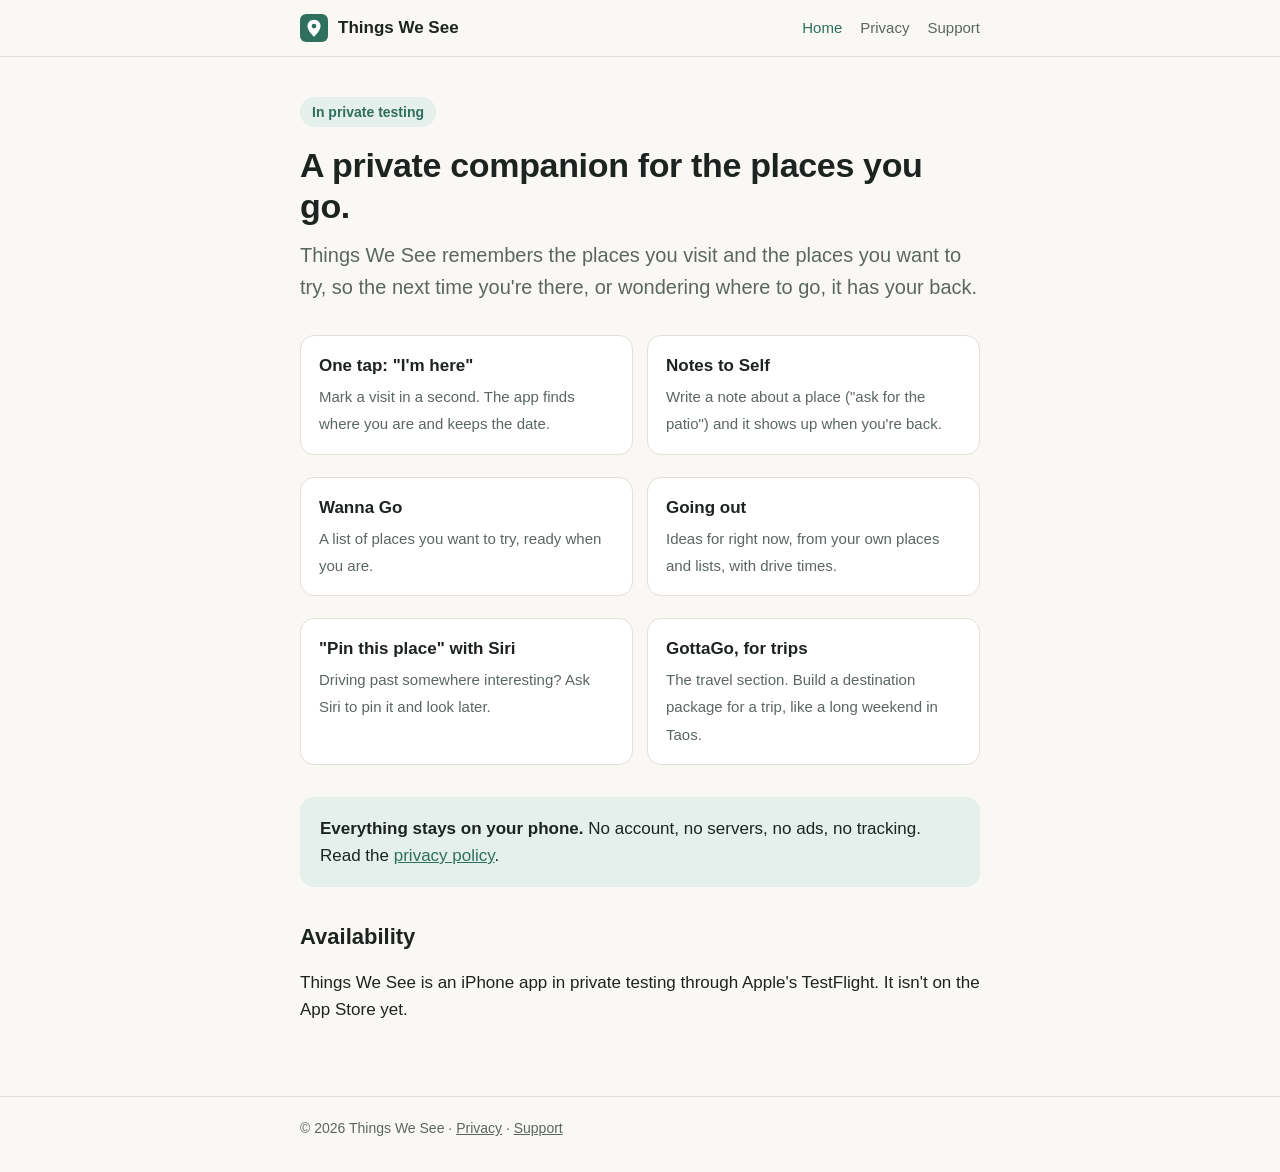
==== index.html @ 71569c59 "Things We See website: home, privacy, support Co-Authored-By: Claude Opus 5.5 <noreply@anthropic.com" ====
<!doctype html>
<html lang="en">
<head>
<meta charset="utf-8">
<meta name="viewport" content="width=device-width, initial-scale=1">
<title>Things We See</title>
<meta name="description" content="Things We See is a private iPhone companion for the places you go and the places you want to try. Everything stays on your phone.">
<link rel="icon" href="/favicon.svg" type="image/svg+xml">
<link rel="stylesheet" href="/style.css">
</head>
<body>
<header class="site"><div class="wrap">
  <a class="brand" href="/"><img src="/favicon.svg" alt="">Things We See</a>
  <nav><a href="/" aria-current="page">Home</a><a href="/privacy/">Privacy</a><a href="/support/">Support</a></nav>
</div></header>

<main><div class="wrap">
  <span class="badge">In private testing</span>
  <h1>A private companion for the places you go.</h1>
  <p class="lead">Things We See remembers the places you visit and the places you want to try, so the next time you're there, or wondering where to go, it has your back.</p>

  <ul class="cards">
    <li><strong>One tap: "I'm here"</strong><span>Mark a visit in a second. The app finds where you are and keeps the date.</span></li>
    <li><strong>Notes to Self</strong><span>Write a note about a place ("ask for the patio") and it shows up when you're back.</span></li>
    <li><strong>Wanna Go</strong><span>A list of places you want to try, ready when you are.</span></li>
    <li><strong>Going out</strong><span>Ideas for right now, from your own places and lists, with drive times.</span></li>
    <li><strong>"Pin this place" with Siri</strong><span>Driving past somewhere interesting? Ask Siri to pin it and look later.</span></li>
    <li><strong>GottaGo, for trips</strong><span>The travel section. Build a destination package for a trip, like a long weekend in Taos.</span></li>
  </ul>

  <div class="callout"><p><strong>Everything stays on your phone.</strong> No account, no servers, no ads, no tracking. Read the <a href="/privacy/">privacy policy</a>.</p></div>

  <h2>Availability</h2>
  <p>Things We See is an iPhone app in private testing through Apple's TestFlight. It isn't on the App Store yet.</p>
</div></main>

<footer class="site"><div class="wrap">
  © 2026 Things We See · <a href="/privacy/">Privacy</a> · <a href="/support/">Support</a>
</div></footer>
</body>
</html>
---- style.css ----
:root {
  color-scheme: light dark;
  --bg: #faf8f4;
  --surface: #ffffff;
  --text: #1d2321;
  --muted: #5b6662;
  --line: #e4e0d8;
  --accent: #2f6f5e;
  --accent-soft: #e5f0ec;
}
@media (prefers-color-scheme: dark) {
  :root {
    --bg: #121514;
    --surface: #1b201e;
    --text: #ecefed;
    --muted: #a3ada9;
    --line: #2c3330;
    --accent: #7cc4ad;
    --accent-soft: #1f2d28;
  }
}
* { box-sizing: border-box; }
html { -webkit-text-size-adjust: 100%; }
body {
  margin: 0;
  background: var(--bg);
  color: var(--text);
  font: 17px/1.6 -apple-system, BlinkMacSystemFont, "SF Pro Text", "Segoe UI", Roboto, Helvetica, Arial, sans-serif;
}
.wrap { max-width: 720px; margin: 0 auto; padding: 0 20px; }
header.site { border-bottom: 1px solid var(--line); }
header.site .wrap { display: flex; align-items: center; justify-content: space-between; gap: 12px; padding-top: 14px; padding-bottom: 14px; flex-wrap: wrap; }
.brand { display: flex; align-items: center; gap: 10px; font-weight: 650; color: var(--text); text-decoration: none; }
.brand img { width: 28px; height: 28px; }
nav a { color: var(--muted); text-decoration: none; margin-left: 18px; font-size: 15px; }
nav a:first-child { margin-left: 0; }
nav a:hover, nav a[aria-current="page"] { color: var(--accent); }
main { padding: 40px 0 56px; }
h1 { font-size: 34px; line-height: 1.2; margin: 0 0 12px; letter-spacing: -0.01em; }
h2 { font-size: 22px; line-height: 1.3; margin: 36px 0 8px; }
h3 { font-size: 18px; margin: 24px 0 4px; }
p, li { color: var(--text); }
.lead { font-size: 20px; color: var(--muted); margin: 0 0 20px; }
.muted { color: var(--muted); }
a { color: var(--accent); }
.badge { display: inline-block; background: var(--accent-soft); color: var(--accent); border-radius: 999px; padding: 4px 12px; font-size: 14px; font-weight: 600; margin-bottom: 18px; }
.cards { display: grid; grid-template-columns: repeat(auto-fit, minmax(220px, 1fr)); gap: 14px; margin: 28px 0; padding: 0; list-style: none; }
.cards li { background: var(--surface); border: 1px solid var(--line); border-radius: 14px; padding: 16px 18px; }
.cards strong { display: block; margin-bottom: 4px; }
.cards span { color: var(--muted); font-size: 15px; line-height: 1.5; }
.callout { background: var(--accent-soft); border-radius: 14px; padding: 18px 20px; margin: 28px 0; }
.callout p { margin: 0; }
ol, ul { padding-left: 22px; }
li { margin: 4px 0; }
footer.site { border-top: 1px solid var(--line); padding: 20px 0 32px; font-size: 14px; color: var(--muted); }
footer.site a { color: var(--muted); }
@media (max-width: 480px) {
  h1 { font-size: 28px; }
  .lead { font-size: 18px; }
}
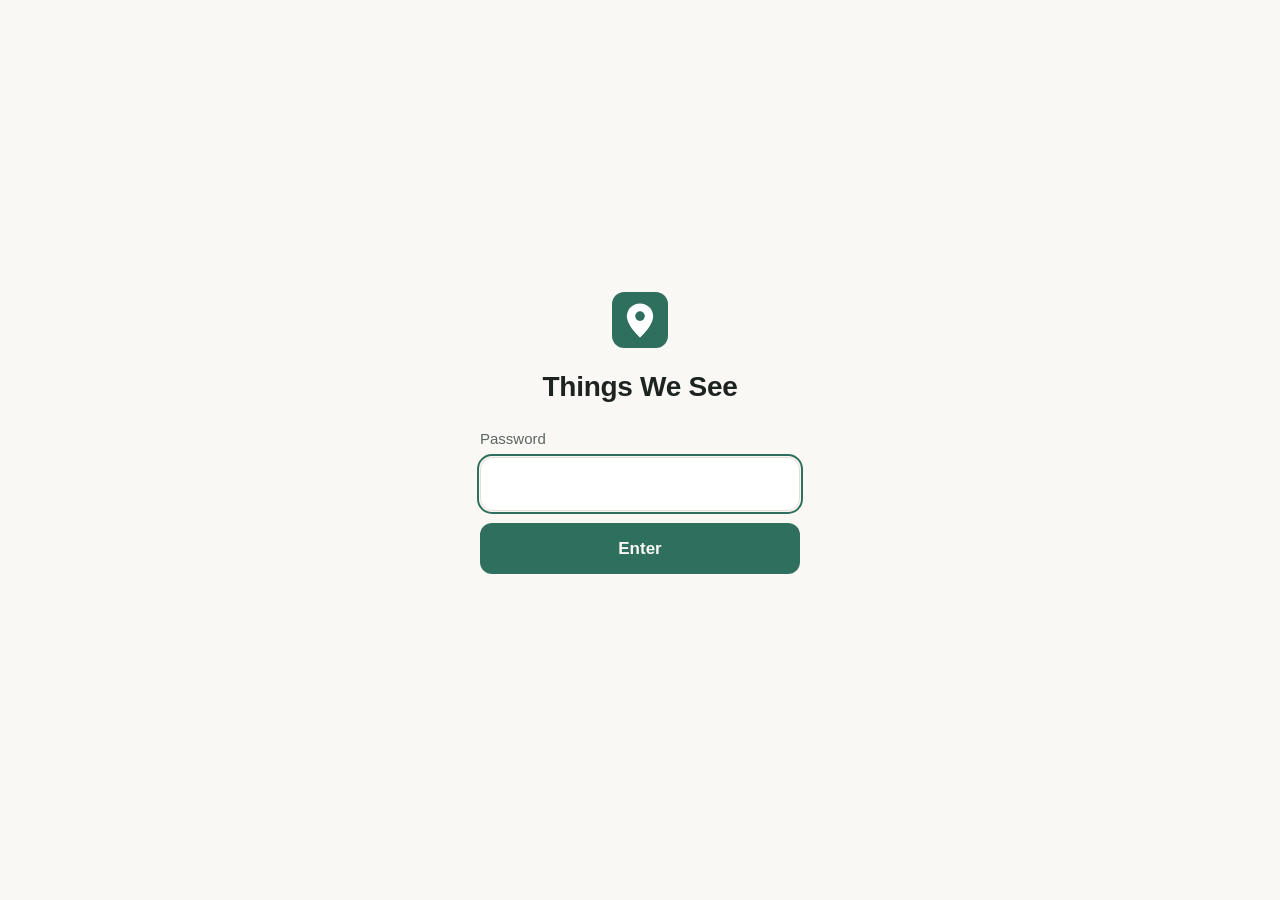
==== commit 0c3cd80b: "Add simple password screen and keep site out of search engines Co-Authored-By: Claude Opus 5.5 <nore" ====
--- a/index.html
+++ b/index.html
@@ -7,6 +7,9 @@
 <meta name="description" content="Things We See is a private iPhone companion for the places you go and the places you want to try. Everything stays on your phone.">
 <link rel="icon" href="/favicon.svg" type="image/svg+xml">
 <link rel="stylesheet" href="/style.css">
+<meta name="robots" content="noindex, nofollow">
+<script>document.documentElement.classList.add("locked")</script>
+<script src="/gate.js" defer></script>
 </head>
 <body>
 <header class="site"><div class="wrap">
--- a/style.css
+++ b/style.css
@@ -58,3 +58,15 @@
   h1 { font-size: 28px; }
   .lead { font-size: 18px; }
 }
+
+/* Password screen (see gate.js) */
+html.locked body > :not(#gate) { display: none !important; }
+#gate { min-height: 100vh; display: flex; align-items: center; justify-content: center; padding: 24px 16px; }
+#gate form { width: 100%; max-width: 320px; text-align: center; }
+#gate h1 { font-size: 28px; margin: 14px 0 24px; }
+#gate label { display: block; text-align: left; font-size: 15px; color: var(--muted); margin-bottom: 6px; }
+#gate input { width: 100%; font: inherit; padding: 12px 14px; border: 1px solid var(--line); border-radius: 12px; background: var(--surface); color: var(--text); }
+#gate input:focus { outline: 2px solid var(--accent); outline-offset: 1px; }
+#gate button { width: 100%; margin-top: 12px; font: inherit; font-weight: 600; padding: 12px; border: 0; border-radius: 12px; background: var(--accent); color: var(--bg); cursor: pointer; }
+#gate .gate-msg { min-height: 1.5em; color: #c0392b; font-size: 15px; margin: 12px 0 0; }
+@media (prefers-color-scheme: dark) { #gate .gate-msg { color: #ff8a80; } }
